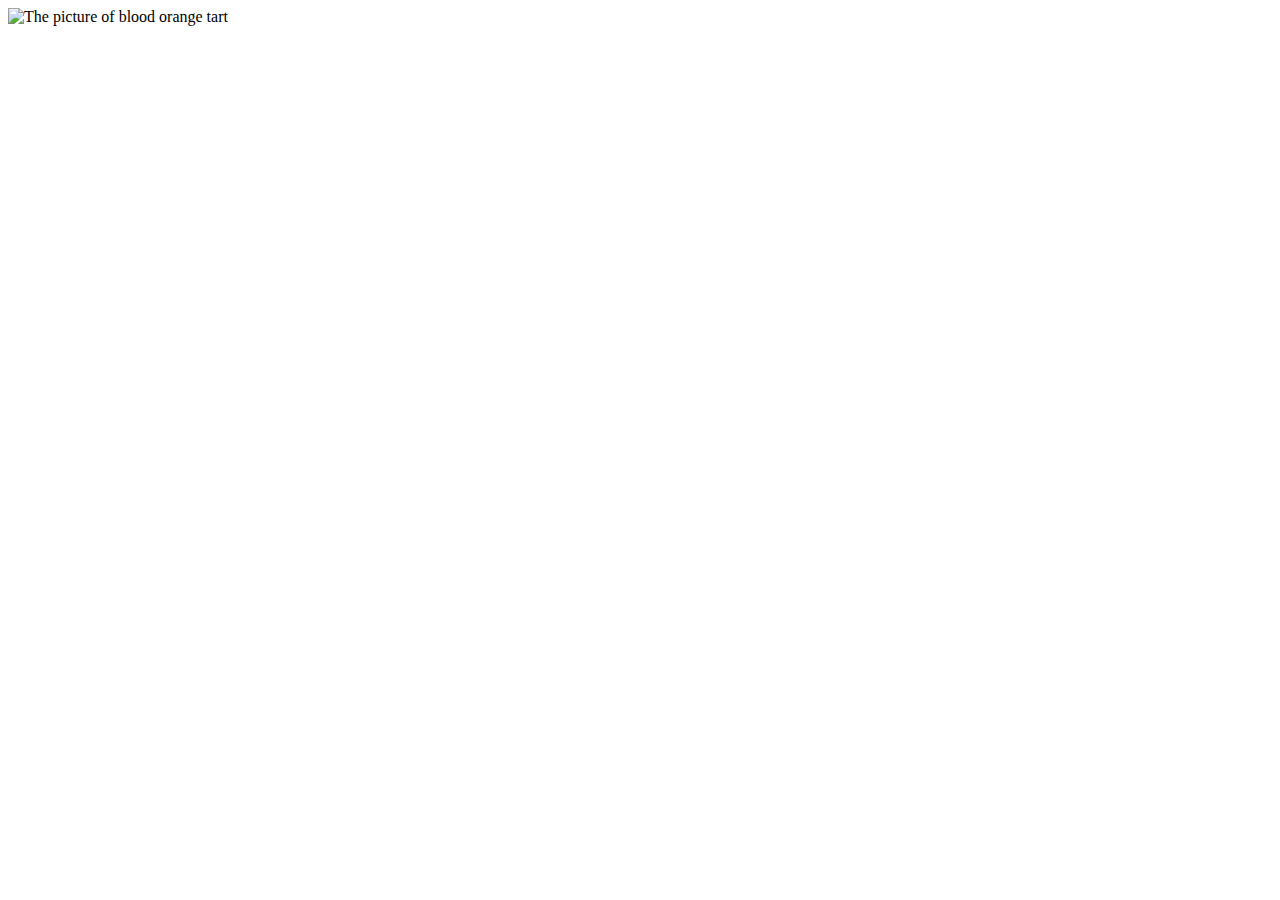
==== recipes/blood-orange-tart.html @ 9095886a "recipes" ====
<!DOCTYPE html>
<html lang="en">
<head>
    <meta charset="UTF-8">
    <meta http-equiv="X-UA-Compatible" content="IE=edge">
    <meta name="viewport" content="width=device-width, initial-scale=1.0">
    <title>Blood Orange Tart</title>
    <img src="/images/Blood Orange Tart (gluten-free).jpeg" alt="The picture of blood orange tart">
</head>
<body>
    
</body>
</html>
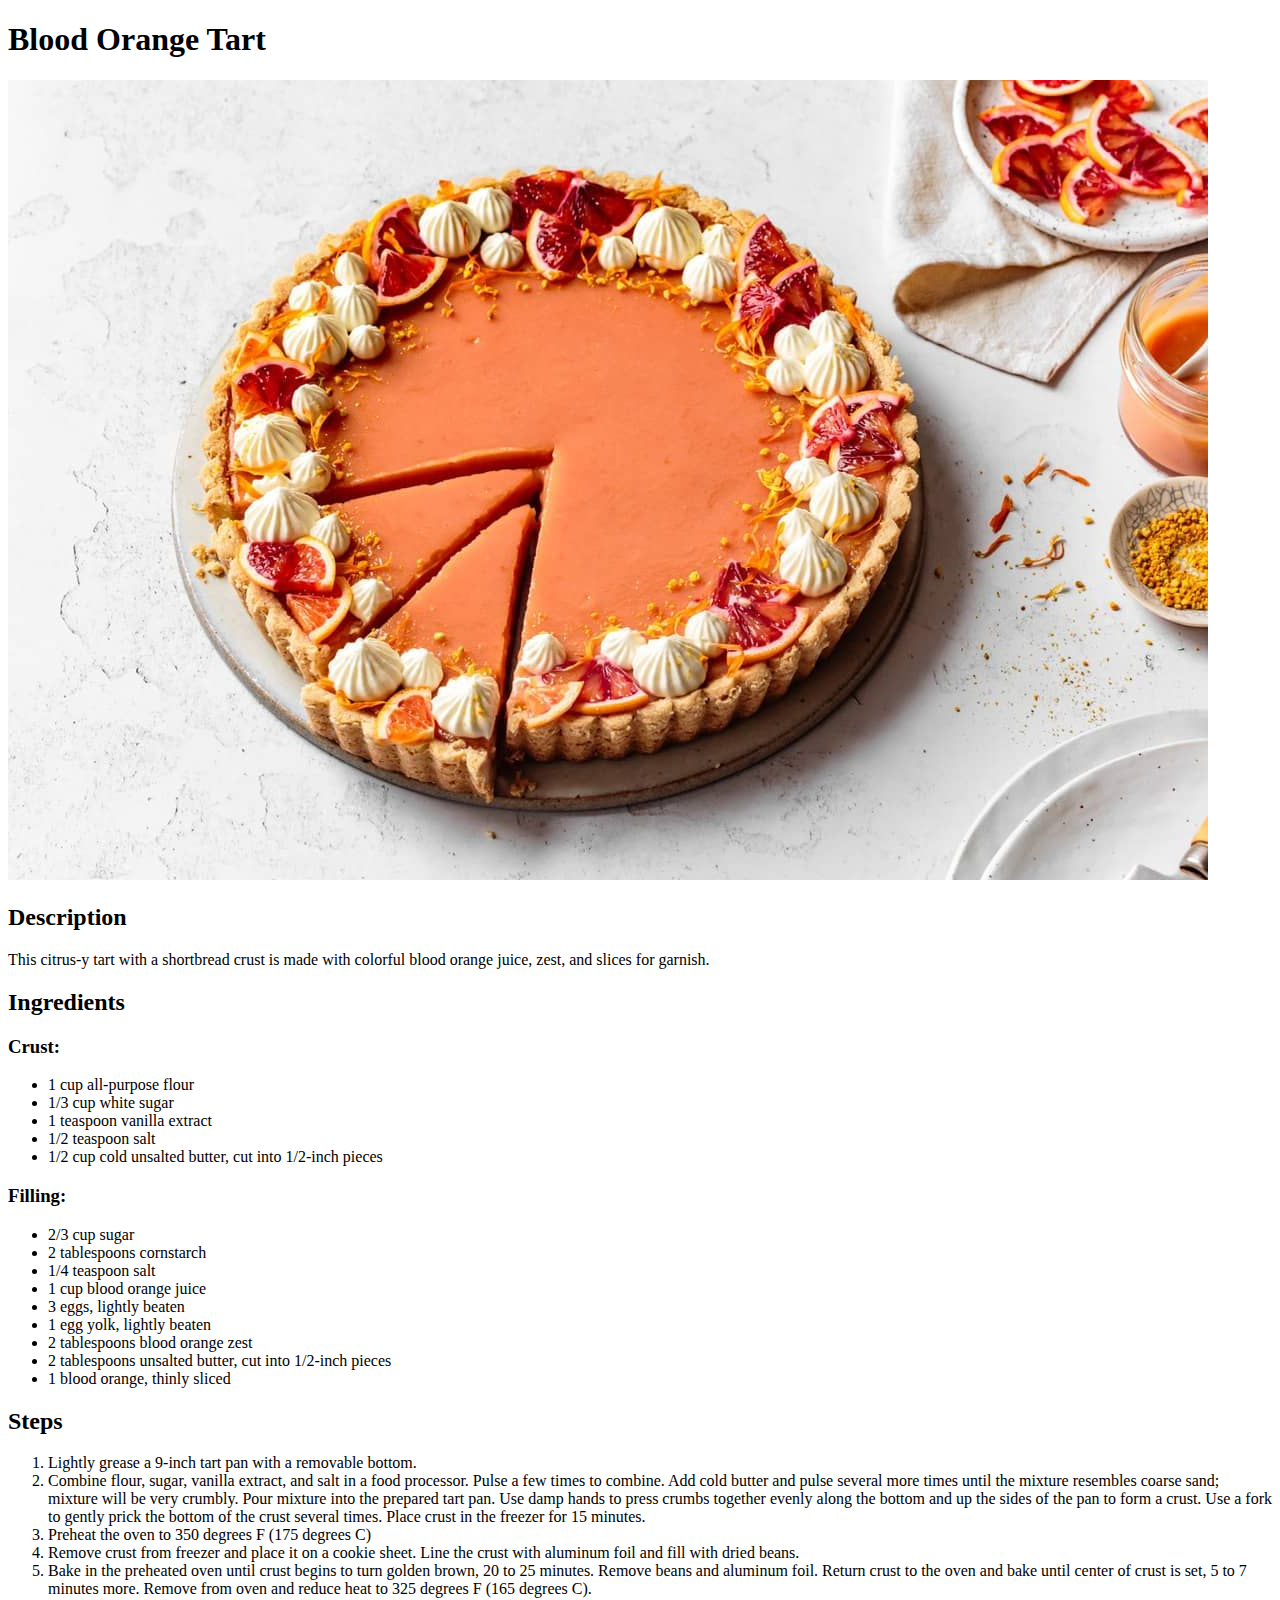
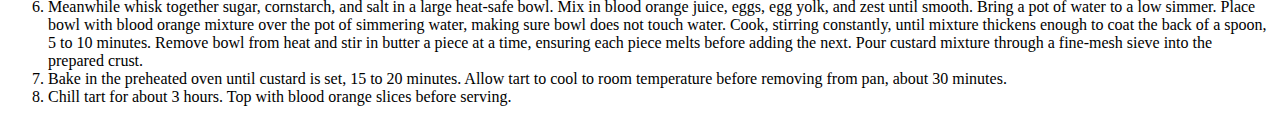
==== commit 3f691cbe: "Edit recipes/blood-orange-tart.html" ====
--- a/recipes/blood-orange-tart.html
+++ b/recipes/blood-orange-tart.html
@@ -5,9 +5,48 @@
     <meta http-equiv="X-UA-Compatible" content="IE=edge">
     <meta name="viewport" content="width=device-width, initial-scale=1.0">
     <title>Blood Orange Tart</title>
-    <img src="/images/Blood Orange Tart (gluten-free).jpeg" alt="The picture of blood orange tart">
 </head>
 <body>
+    <h1>Blood Orange Tart</h1>
+    <img src="/images/Blood Orange Tart (gluten-free).jpeg" alt="The picture of blood orange tart">
     
+    <h2>Description</h2>
+        <p>This citrus-y tart with a shortbread crust is made with colorful blood orange juice, zest, and slices for garnish.</p>
+
+    
+    <h2>Ingredients</h2>
+        <h3>Crust:</h3>
+            <ul>
+                <li>1 cup all-purpose flour</li>
+                <li>1/3 cup white sugar</li>
+                <li>1 teaspoon vanilla extract</li>
+                <li>1/2 teaspoon salt</li>
+                <li>1/2 cup cold unsalted butter, cut into 1/2-inch pieces</li>
+            </ul>
+
+        <h3>Filling:</h3>
+            <ul>
+                <li>2/3 cup sugar</li>
+                <li>2 tablespoons cornstarch</li>
+                <li>1/4 teaspoon salt</li>
+                <li>1 cup blood orange juice</li>
+                <li>3 eggs, lightly beaten</li>
+                <li>1 egg yolk, lightly beaten</li>
+                <li>2 tablespoons blood orange zest</li>
+                <li>2 tablespoons unsalted butter, cut into 1/2-inch pieces</li>
+                <li>1 blood orange, thinly sliced</li>
+            </ul>
+
+    <h2>Steps</h2>
+            <ol>
+                <li>Lightly grease a 9-inch tart pan with a removable bottom.</li>
+                <li>Combine flour, sugar, vanilla extract, and salt in a food processor. Pulse a few times to combine. Add cold butter and pulse several more times until the mixture resembles coarse sand; mixture will be very crumbly. Pour mixture into the prepared tart pan. Use damp hands to press crumbs together evenly along the bottom and up the sides of the pan to form a crust. Use a fork to gently prick the bottom of the crust several times. Place crust in the freezer for 15 minutes. </li>
+                <li>Preheat the oven to 350 degrees F (175 degrees C)</li>
+                <li>Remove crust from freezer and place it on a cookie sheet. Line the crust with aluminum foil and fill with dried beans.</li>
+                <li>Bake in the preheated oven until crust begins to turn golden brown, 20 to 25 minutes. Remove beans and aluminum foil. Return crust to the oven and bake until center of crust is set, 5 to 7 minutes more. Remove from oven and reduce heat to 325 degrees F (165 degrees C).</li>
+                <li>Meanwhile whisk together sugar, cornstarch, and salt in a large heat-safe bowl. Mix in blood orange juice, eggs, egg yolk, and zest until smooth. Bring a pot of water to a low simmer. Place bowl with blood orange mixture over the pot of simmering water, making sure bowl does not touch water. Cook, stirring constantly, until mixture thickens enough to coat the back of a spoon, 5 to 10 minutes. Remove bowl from heat and stir in butter a piece at a time, ensuring each piece melts before adding the next. Pour custard mixture through a fine-mesh sieve into the prepared crust. </li>
+                <li>Bake in the preheated oven until custard is set, 15 to 20 minutes. Allow tart to cool to room temperature before removing from pan, about 30 minutes.</li>
+                <li>Chill tart for about 3 hours. Top with blood orange slices before serving.</li>
+            </ol>
 </body>
 </html>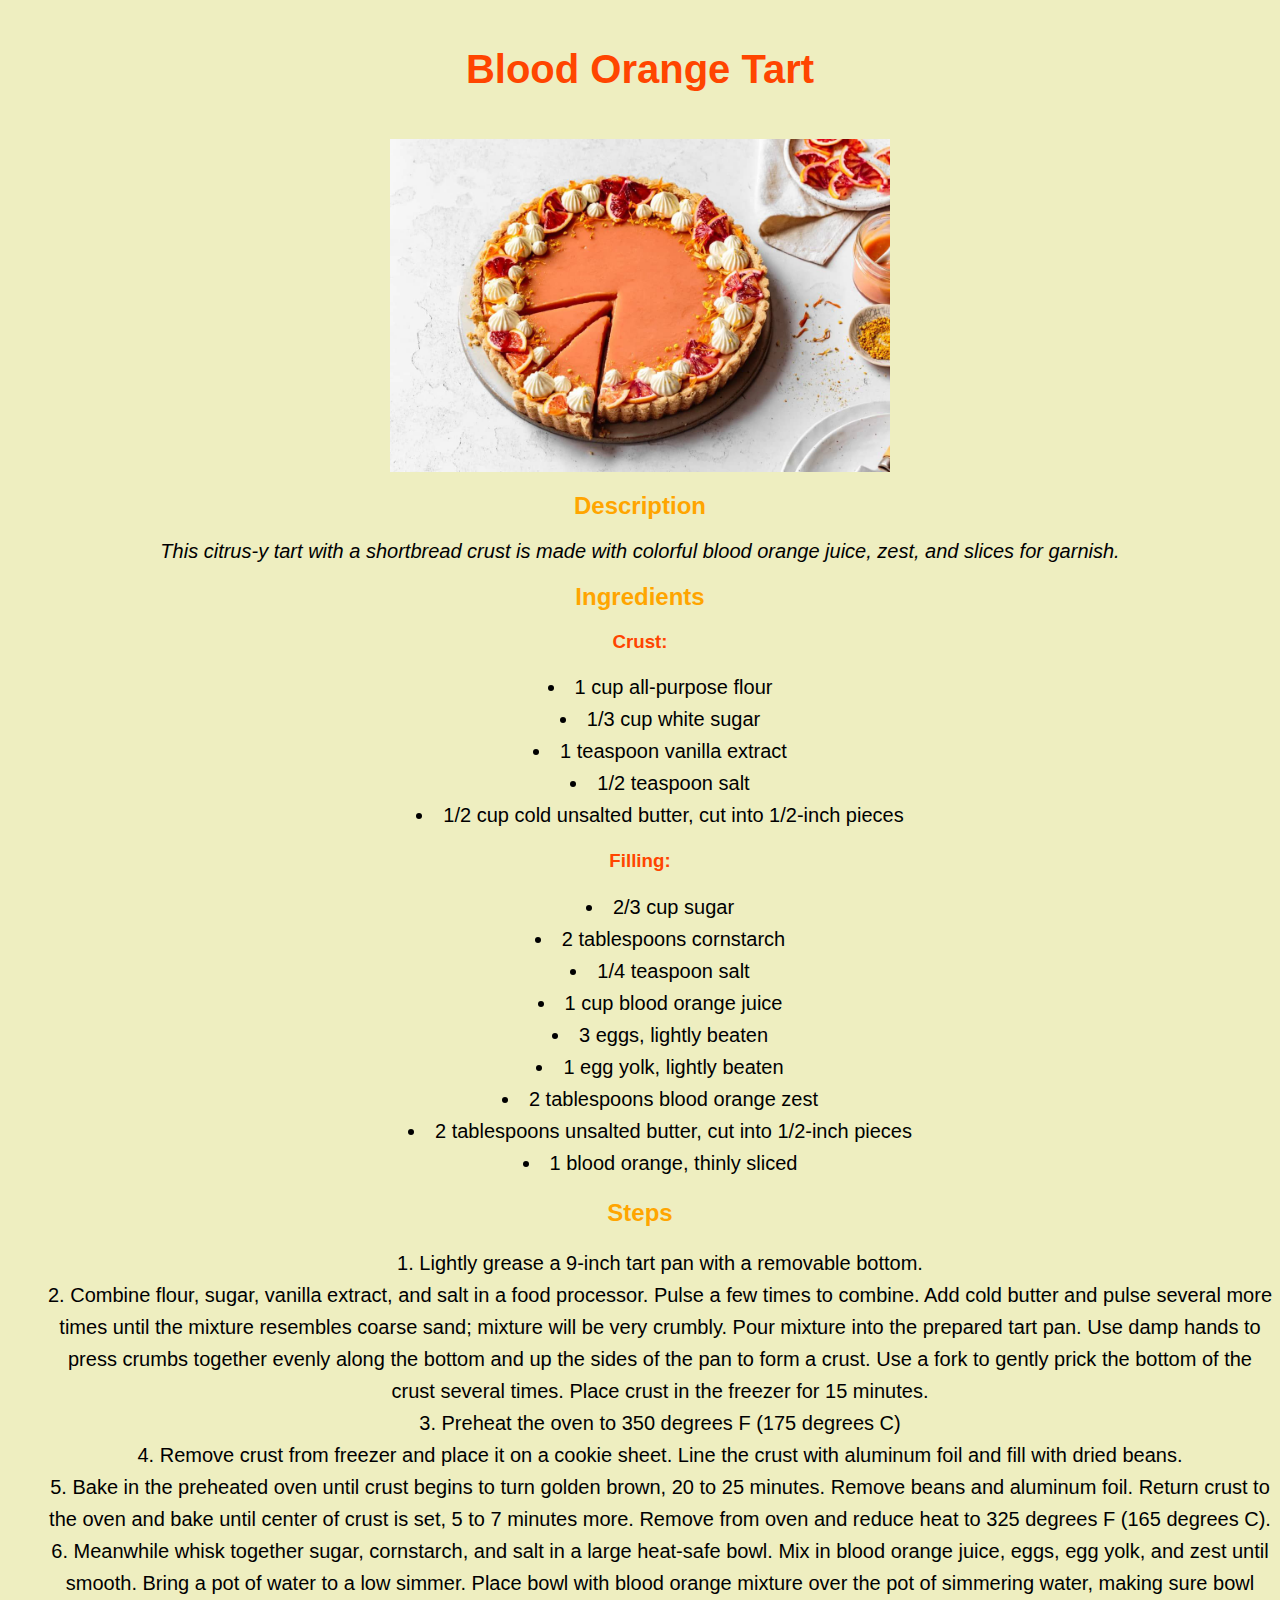
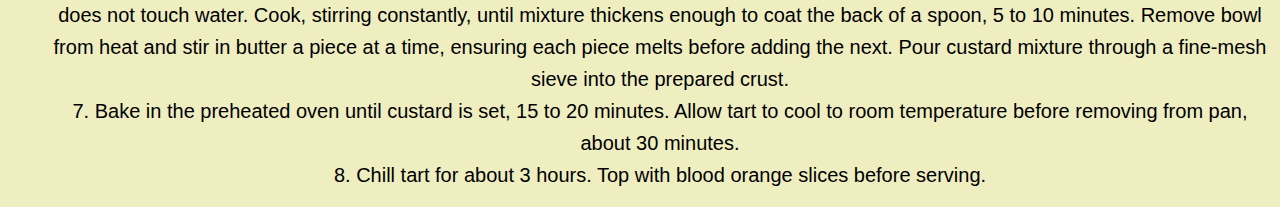
==== commit 9e7264df: "All files" ====
--- a/recipes/blood-orange-tart.html
+++ b/recipes/blood-orange-tart.html
@@ -4,49 +4,56 @@
     <meta charset="UTF-8">
     <meta http-equiv="X-UA-Compatible" content="IE=edge">
     <meta name="viewport" content="width=device-width, initial-scale=1.0">
+    <link rel="stylesheet" href="style-tart.css">
     <title>Blood Orange Tart</title>
 </head>
 <body>
     <h1>Blood Orange Tart</h1>
-    <img src="/images/Blood Orange Tart (gluten-free).jpeg" alt="The picture of blood orange tart">
+    <img src="/images/Blood Orange Tart (gluten-free).jpeg" alt="The picture of blood orange tart" class="tart">
     
-    <h2>Description</h2>
-        <p>This citrus-y tart with a shortbread crust is made with colorful blood orange juice, zest, and slices for garnish.</p>
+    <div>
+        <h2>Description</h2>
+            <p><em>This citrus-y tart with a shortbread crust is made with colorful blood orange juice, zest, and slices for garnish.</em></p>
+    </div>
+    
+    <div>
+        <h2>Ingredients</h2>
+            <h3>Crust:</h3>
+                <ul>
+                    <li>1 cup all-purpose flour</li>
+                    <li>1/3 cup white sugar</li>
+                    <li>1 teaspoon vanilla extract</li>
+                    <li>1/2 teaspoon salt</li>
+                    <li>1/2 cup cold unsalted butter, cut into 1/2-inch pieces</li>
+             </ul>
 
+            <h3>Filling:</h3>
+                <ul>
+                    <li>2/3 cup sugar</li>
+                    <li>2 tablespoons cornstarch</li>
+                    <li>1/4 teaspoon salt</li>
+                    <li>1 cup blood orange juice</li>
+                    <li>3 eggs, lightly beaten</li>
+                    <li>1 egg yolk, lightly beaten</li>
+                    <li>2 tablespoons blood orange zest</li>
+                    <li>2 tablespoons unsalted butter, cut into 1/2-inch pieces</li>
+                    <li>1 blood orange, thinly sliced</li>
+                </ul>
+    </div>
     
-    <h2>Ingredients</h2>
-        <h3>Crust:</h3>
-            <ul>
-                <li>1 cup all-purpose flour</li>
-                <li>1/3 cup white sugar</li>
-                <li>1 teaspoon vanilla extract</li>
-                <li>1/2 teaspoon salt</li>
-                <li>1/2 cup cold unsalted butter, cut into 1/2-inch pieces</li>
-            </ul>
+    <div>
+        <h2>Steps</h2>
+                <ol>
+                    <li>Lightly grease a 9-inch tart pan with a removable bottom.</li>
+                    <li>Combine flour, sugar, vanilla extract, and salt in a food processor. Pulse a few times to combine. Add cold butter and pulse several more times until the mixture resembles coarse sand; mixture will be very crumbly. Pour mixture into the prepared tart pan. Use damp hands to press crumbs together evenly along the bottom and up the sides of the pan to form a crust. Use a fork to gently prick the bottom of the crust several times. Place crust in the freezer for 15 minutes. </li>
+                    <li>Preheat the oven to 350 degrees F (175 degrees C)</li>
+                    <li>Remove crust from freezer and place it on a cookie sheet. Line the crust with aluminum foil and fill with dried beans.</li>
+                    <li>Bake in the preheated oven until crust begins to turn golden brown, 20 to 25 minutes. Remove beans and aluminum foil. Return crust to the oven and bake until center of crust is set, 5 to 7 minutes more. Remove from oven and reduce heat to 325 degrees F (165 degrees C).</li>
+                    <li>Meanwhile whisk together sugar, cornstarch, and salt in a large heat-safe bowl. Mix in blood orange juice, eggs, egg yolk, and zest until smooth. Bring a pot of water to a low simmer. Place bowl with blood orange mixture over the pot of simmering water, making sure bowl does not touch water. Cook, stirring constantly, until mixture thickens enough to coat the back of a spoon, 5 to 10 minutes. Remove bowl from heat and stir in butter a piece at a time, ensuring each piece melts before adding the next. Pour custard mixture through a fine-mesh sieve into the prepared crust. </li>
+                    <li>Bake in the preheated oven until custard is set, 15 to 20 minutes. Allow tart to cool to room temperature before removing from pan, about 30 minutes.</li>
+                    <li>Chill tart for about 3 hours. Top with blood orange slices before serving.</li>
+                </ol>
 
-        <h3>Filling:</h3>
-            <ul>
-                <li>2/3 cup sugar</li>
-                <li>2 tablespoons cornstarch</li>
-                <li>1/4 teaspoon salt</li>
-                <li>1 cup blood orange juice</li>
-                <li>3 eggs, lightly beaten</li>
-                <li>1 egg yolk, lightly beaten</li>
-                <li>2 tablespoons blood orange zest</li>
-                <li>2 tablespoons unsalted butter, cut into 1/2-inch pieces</li>
-                <li>1 blood orange, thinly sliced</li>
-            </ul>
-
-    <h2>Steps</h2>
-            <ol>
-                <li>Lightly grease a 9-inch tart pan with a removable bottom.</li>
-                <li>Combine flour, sugar, vanilla extract, and salt in a food processor. Pulse a few times to combine. Add cold butter and pulse several more times until the mixture resembles coarse sand; mixture will be very crumbly. Pour mixture into the prepared tart pan. Use damp hands to press crumbs together evenly along the bottom and up the sides of the pan to form a crust. Use a fork to gently prick the bottom of the crust several times. Place crust in the freezer for 15 minutes. </li>
-                <li>Preheat the oven to 350 degrees F (175 degrees C)</li>
-                <li>Remove crust from freezer and place it on a cookie sheet. Line the crust with aluminum foil and fill with dried beans.</li>
-                <li>Bake in the preheated oven until crust begins to turn golden brown, 20 to 25 minutes. Remove beans and aluminum foil. Return crust to the oven and bake until center of crust is set, 5 to 7 minutes more. Remove from oven and reduce heat to 325 degrees F (165 degrees C).</li>
-                <li>Meanwhile whisk together sugar, cornstarch, and salt in a large heat-safe bowl. Mix in blood orange juice, eggs, egg yolk, and zest until smooth. Bring a pot of water to a low simmer. Place bowl with blood orange mixture over the pot of simmering water, making sure bowl does not touch water. Cook, stirring constantly, until mixture thickens enough to coat the back of a spoon, 5 to 10 minutes. Remove bowl from heat and stir in butter a piece at a time, ensuring each piece melts before adding the next. Pour custard mixture through a fine-mesh sieve into the prepared crust. </li>
-                <li>Bake in the preheated oven until custard is set, 15 to 20 minutes. Allow tart to cool to room temperature before removing from pan, about 30 minutes.</li>
-                <li>Chill tart for about 3 hours. Top with blood orange slices before serving.</li>
-            </ol>
+    </div>            
 </body>
 </html>--- a/recipes/style-tart.css
+++ b/recipes/style-tart.css
@@ -0,0 +1,48 @@
+
+body {
+    text-align: center;
+    background-color: rgb(238, 238, 192);
+    font-family: 'Gill Sans', 'Gill Sans MT', Calibri, 'Trebuchet MS', sans-serif;
+}
+
+.tart {
+    width: 500px;
+    height: 400x;
+    display: block;
+    margin-left: auto;
+    margin-right: auto;
+}
+
+h1 {
+    color: orangered;
+    padding-bottom: 20px;
+    padding-top: 20px;  
+    font-size: 40px;
+}
+
+p {
+    font-size: 20px;
+}
+
+
+h2 {
+    color: orange;
+  
+}
+
+h3 {
+    color: orangered;
+}
+
+ul,
+ol{
+    text-align: center;
+    list-style-position: inside;
+  }
+
+li {
+    font-size: 20px;
+    line-height: 32px;
+}
+
+
